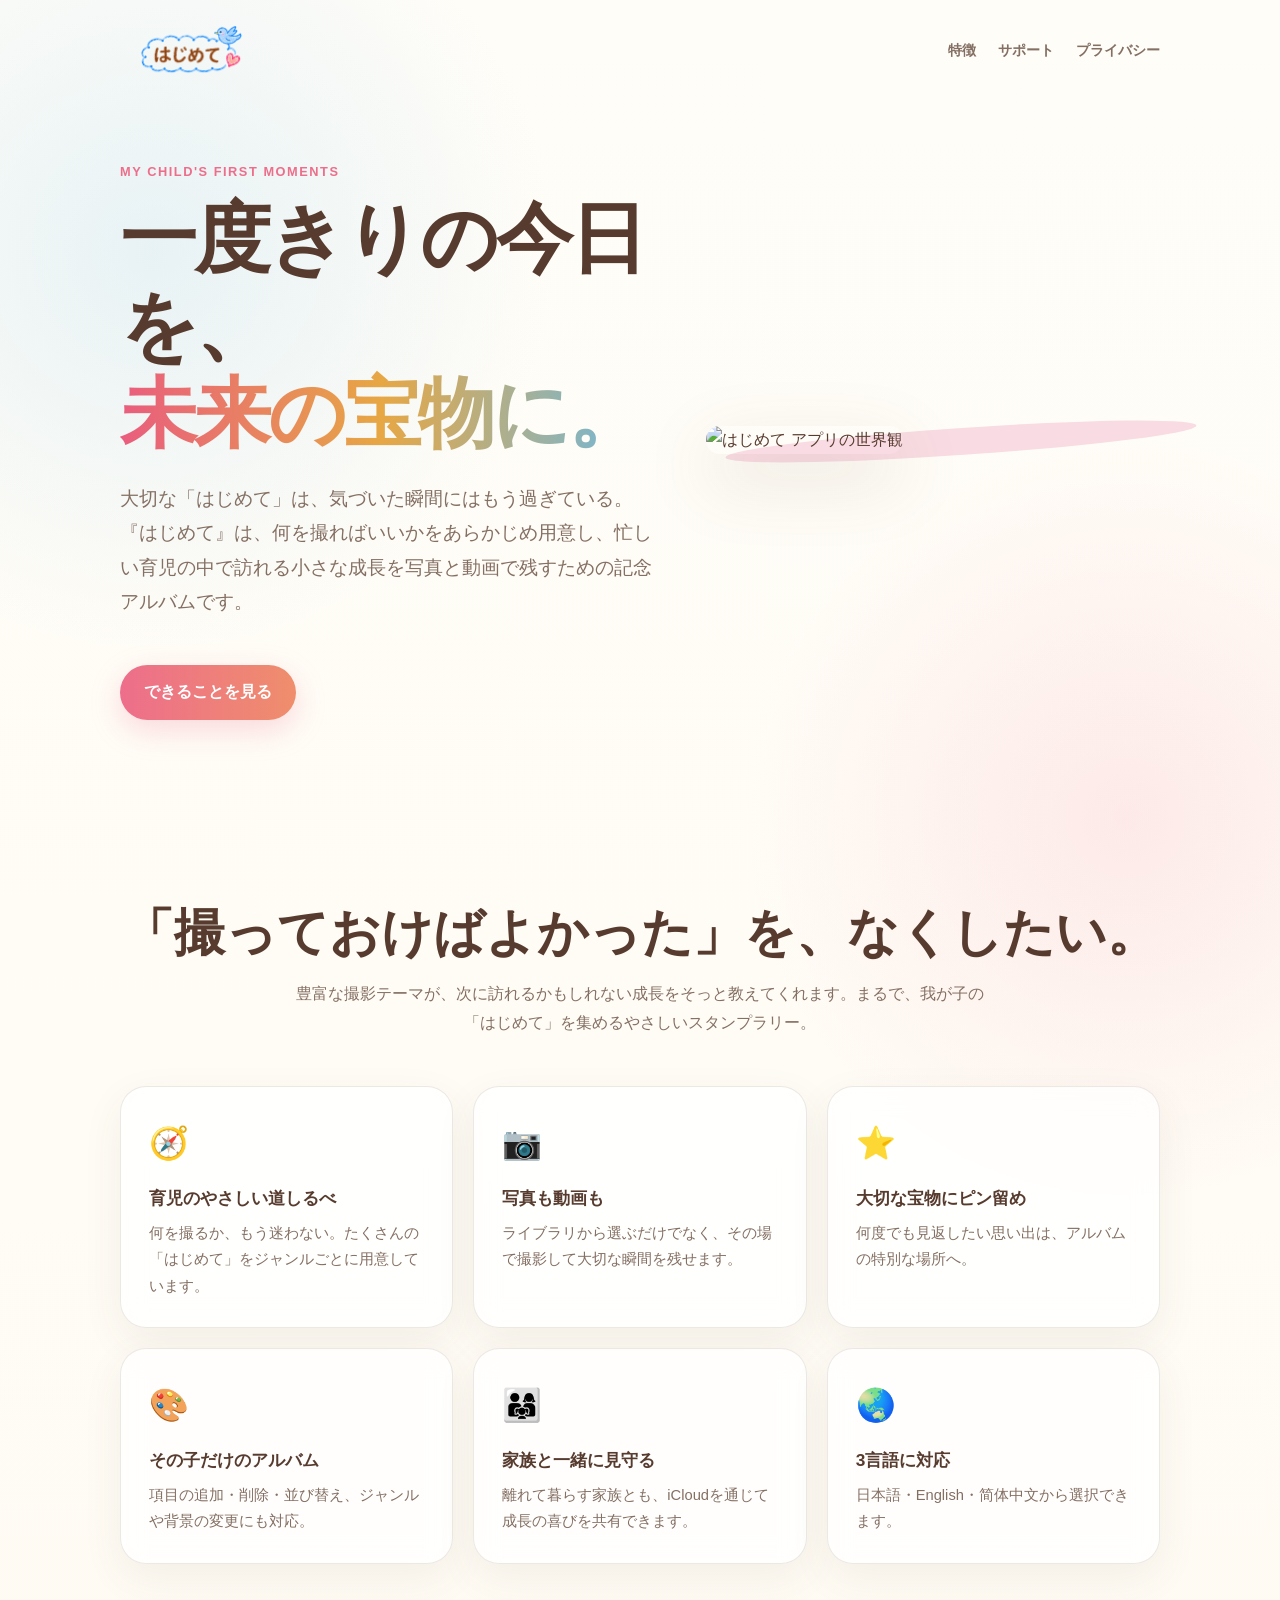
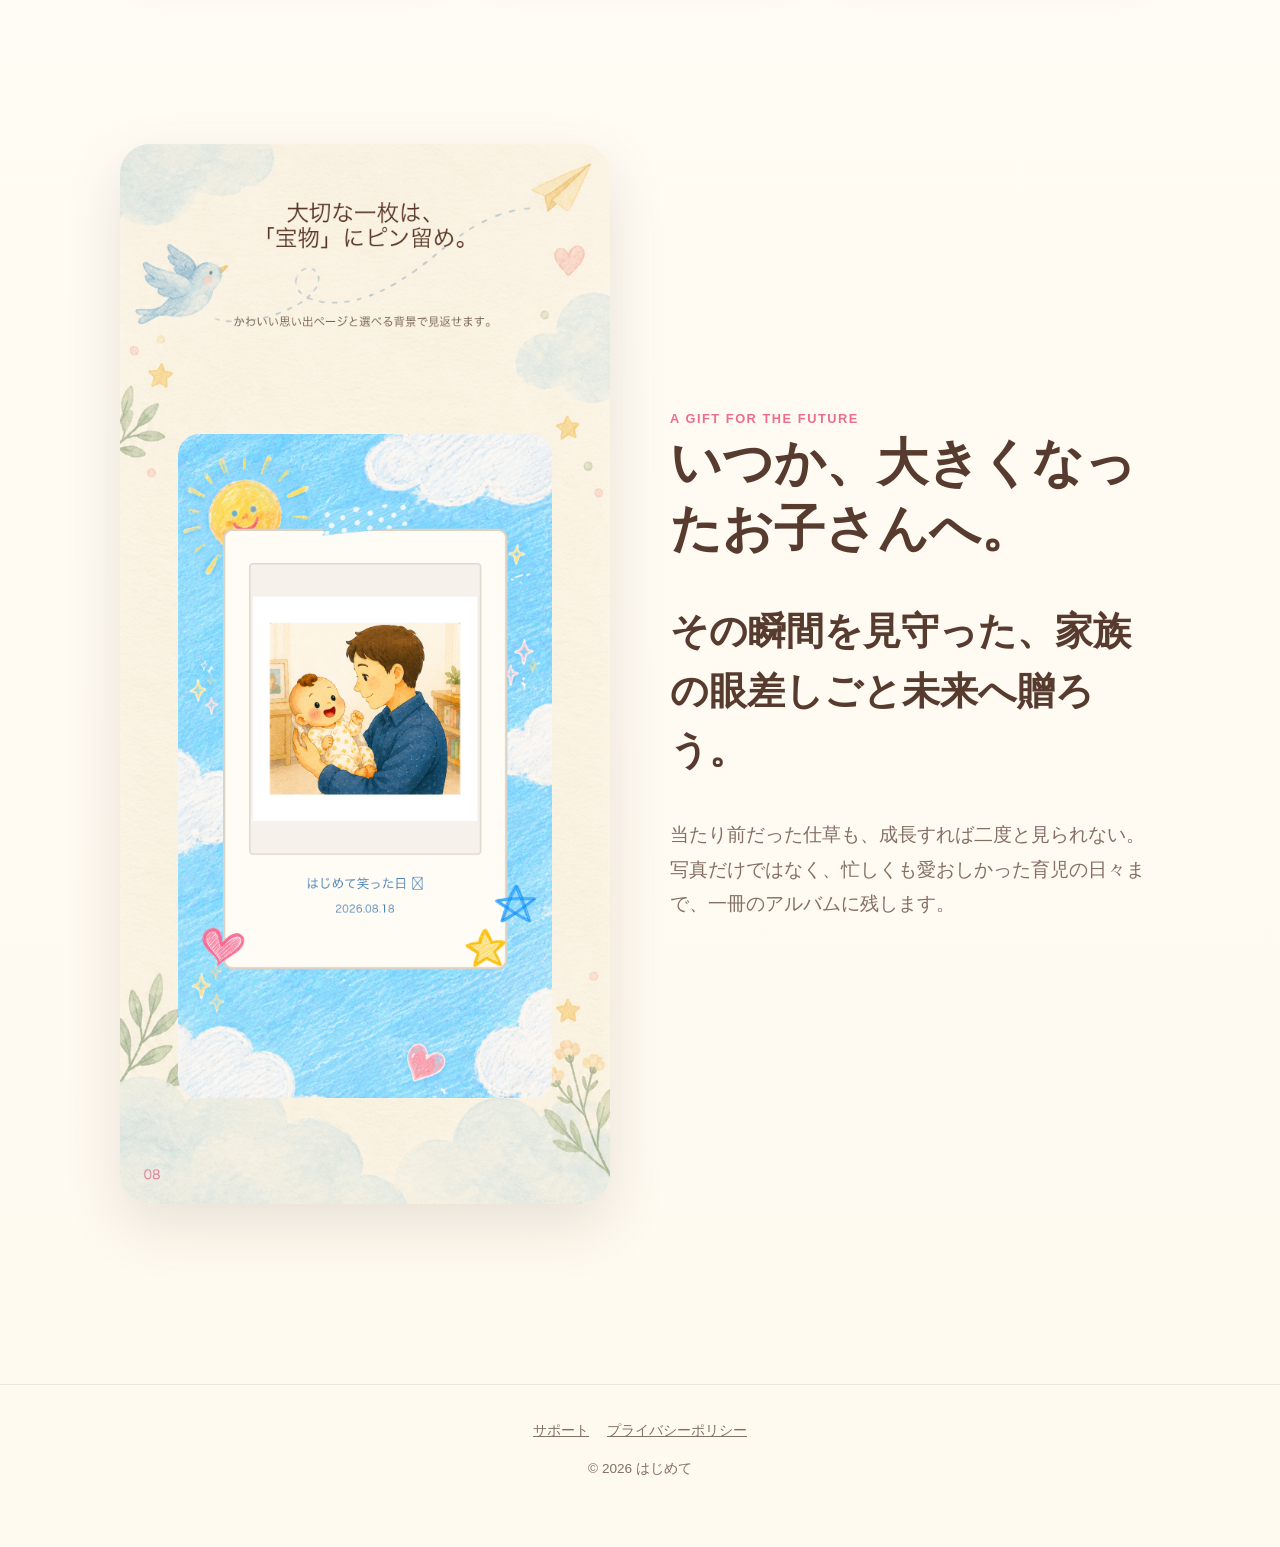
==== index.html @ b6ca356c "Create Hajimete support and marketing site" ====
<!doctype html>
<html lang="ja">
<head>
  <meta charset="utf-8">
  <meta name="viewport" content="width=device-width,initial-scale=1">
  <meta name="description" content="大切な『はじめて』を、未来の宝物に。子どもの成長を写真と動画で残す記念アルバムアプリ。">
  <title>はじめて｜我が子の「はじめて」を集める成長記録アルバム</title>
  <link rel="stylesheet" href="style.css">
</head>
<body>
  <header class="container nav">
    <a class="brand" href="index.html"><img src="assets/logo.png" alt="はじめて"></a>
    <nav class="nav-links"><a href="#features">特徴</a><a href="support.html">サポート</a><a href="privacy.html">プライバシー</a></nav>
  </header>

  <main>
    <section class="container hero">
      <div>
        <div class="eyebrow">MY CHILD'S FIRST MOMENTS</div>
        <h1>一度きりの今日を、<br><span class="gradient-text">未来の宝物に。</span></h1>
        <p class="lead">大切な「はじめて」は、気づいた瞬間にはもう過ぎている。『はじめて』は、何を撮ればいいかをあらかじめ用意し、忙しい育児の中で訪れる小さな成長を写真と動画で残すための記念アルバムです。</p>
        <a class="button" href="#features">できることを見る</a>
      </div>
      <div class="hero-art"><img src="assets/hero.png" alt="はじめて アプリの世界観"></div>
    </section>

    <section id="features" class="section">
      <div class="container">
        <h2>「撮っておけばよかった」を、なくしたい。</h2>
        <p class="section-intro">豊富な撮影テーマが、次に訪れるかもしれない成長をそっと教えてくれます。まるで、我が子の「はじめて」を集めるやさしいスタンプラリー。</p>
        <div class="cards">
          <article class="card"><div class="icon">🧭</div><h3>育児のやさしい道しるべ</h3><p>何を撮るか、もう迷わない。たくさんの「はじめて」をジャンルごとに用意しています。</p></article>
          <article class="card"><div class="icon">📷</div><h3>写真も動画も</h3><p>ライブラリから選ぶだけでなく、その場で撮影して大切な瞬間を残せます。</p></article>
          <article class="card"><div class="icon">⭐️</div><h3>大切な宝物にピン留め</h3><p>何度でも見返したい思い出は、アルバムの特別な場所へ。</p></article>
          <article class="card"><div class="icon">🎨</div><h3>その子だけのアルバム</h3><p>項目の追加・削除・並び替え、ジャンルや背景の変更にも対応。</p></article>
          <article class="card"><div class="icon">👨‍👩‍👧</div><h3>家族と一緒に見守る</h3><p>離れて暮らす家族とも、iCloudを通じて成長の喜びを共有できます。</p></article>
          <article class="card"><div class="icon">🌏</div><h3>3言語に対応</h3><p>日本語・English・简体中文から選択できます。</p></article>
        </div>
      </div>
    </section>

    <section class="section">
      <div class="container story">
        <img src="assets/memory.png" alt="かわいい思い出ページ">
        <div>
          <div class="eyebrow">A GIFT FOR THE FUTURE</div>
          <h2>いつか、大きくなったお子さんへ。</h2>
          <p class="quote">その瞬間を見守った、家族の眼差しごと未来へ贈ろう。</p>
          <p class="lead">当たり前だった仕草も、成長すれば二度と見られない。写真だけではなく、忙しくも愛おしかった育児の日々まで、一冊のアルバムに残します。</p>
        </div>
      </div>
    </section>
  </main>

  <footer><a href="support.html">サポート</a><a href="privacy.html">プライバシーポリシー</a><p>© 2026 はじめて</p></footer>
</body>
</html>
---- style.css ----
:root {
  --paper: #fffaf0;
  --ink: #573b2f;
  --muted: #846f63;
  --pink: #ed6e8b;
  --blue: #6ebbe8;
  --yellow: #f3c45d;
  --green: #91bd73;
  --line: rgba(98, 73, 59, .12);
}

* { box-sizing: border-box; }
html { scroll-behavior: smooth; }
body {
  margin: 0;
  color: var(--ink);
  font-family: -apple-system, BlinkMacSystemFont, "Hiragino Maru Gothic ProN", "Hiragino Sans", sans-serif;
  line-height: 1.8;
  background:
    radial-gradient(circle at 12% 8%, rgba(110,187,232,.16), transparent 25rem),
    radial-gradient(circle at 88% 26%, rgba(237,110,139,.13), transparent 24rem),
    linear-gradient(180deg, #fffdf8, var(--paper));
}

a { color: inherit; }
.container { width: min(1040px, calc(100% - 40px)); margin: auto; }
.nav {
  display: flex; align-items: center; justify-content: space-between;
  padding: 22px 0; gap: 20px;
}
.brand { display: flex; align-items: center; gap: 10px; font-weight: 800; text-decoration: none; }
.brand img { width: 142px; height: 58px; object-fit: contain; }
.nav-links { display: flex; gap: 22px; font-size: .9rem; font-weight: 700; }
.nav-links a { text-decoration: none; color: var(--muted); }
.hero { min-height: 690px; display: grid; grid-template-columns: 1.08fr .92fr; align-items: center; gap: 54px; padding: 58px 0 90px; }
.eyebrow { color: var(--pink); font-weight: 900; letter-spacing: .12em; font-size: .8rem; }
h1 { margin: 12px 0 24px; font-size: clamp(2.55rem, 6vw, 5.4rem); line-height: 1.14; letter-spacing: -.04em; }
.gradient-text { background: linear-gradient(90deg, #e95d7e, #e7a744, #6db8df); background-clip: text; -webkit-background-clip: text; color: transparent; }
.lead { color: var(--muted); font-size: clamp(1rem, 2vw, 1.2rem); max-width: 620px; }
.hero-art { position: relative; }
.hero-art::before { content: ""; position: absolute; inset: 9% -8% -4% 4%; border-radius: 48% 52% 48% 52%; background: #f9dce3; transform: rotate(-4deg); }
.hero-art img { position: relative; width: 100%; border-radius: 34px; box-shadow: 0 24px 70px rgba(106,78,57,.18); }
.button { display: inline-block; margin-top: 26px; padding: 13px 24px; border-radius: 999px; color: #fff; background: linear-gradient(90deg, var(--pink), #ef8e6c); text-decoration: none; font-weight: 800; box-shadow: 0 10px 30px rgba(237,110,139,.25); }
.section { padding: 90px 0; }
.section h2 { margin: 0 0 14px; font-size: clamp(2rem, 4vw, 3.2rem); line-height: 1.3; text-align: center; }
.section-intro { max-width: 700px; margin: 0 auto 48px; text-align: center; color: var(--muted); }
.cards { display: grid; grid-template-columns: repeat(3, 1fr); gap: 20px; }
.card { background: rgba(255,255,255,.76); border: 1px solid var(--line); border-radius: 26px; padding: 28px; box-shadow: 0 14px 42px rgba(92,67,52,.07); backdrop-filter: blur(12px); }
.card .icon { font-size: 2rem; }
.card h3 { margin: 10px 0 6px; font-size: 1.08rem; }
.card p { margin: 0; color: var(--muted); font-size: .92rem; }
.story { display: grid; grid-template-columns: 1fr 1fr; gap: 60px; align-items: center; }
.story img { width: 100%; border-radius: 30px; box-shadow: 0 22px 58px rgba(95,70,55,.14); }
.story h2 { text-align: left; }
.quote { font-size: clamp(1.5rem, 3vw, 2.5rem); line-height: 1.55; font-weight: 800; }
.support-hero { text-align: center; padding: 70px 0 45px; }
.support-hero h1 { font-size: clamp(2.4rem, 6vw, 4.4rem); }
.faq { max-width: 820px; margin: 0 auto; display: grid; gap: 14px; }
details { background: rgba(255,255,255,.8); border: 1px solid var(--line); border-radius: 20px; padding: 18px 22px; }
summary { cursor: pointer; font-weight: 800; }
details p { margin: 12px 0 0; color: var(--muted); }
.contact { margin: 58px auto 0; max-width: 820px; text-align: center; background: #fff; border-radius: 28px; padding: 34px; border: 1px solid var(--line); }
.legal { max-width: 820px; margin: 0 auto; background: rgba(255,255,255,.78); padding: 34px; border-radius: 28px; border: 1px solid var(--line); }
.legal h2 { text-align: left; font-size: 1.35rem; margin-top: 34px; }
footer { margin-top: 90px; border-top: 1px solid var(--line); padding: 34px 0 52px; text-align: center; color: var(--muted); font-size: .85rem; }
footer a { margin: 0 9px; }

@media (max-width: 760px) {
  .nav-links { gap: 12px; font-size: .78rem; }
  .brand img { width: 112px; }
  .hero { grid-template-columns: 1fr; min-height: 0; padding-top: 34px; }
  .hero-art { width: min(460px, 92%); margin: auto; }
  .cards { grid-template-columns: 1fr; }
  .story { grid-template-columns: 1fr; }
  .story h2 { text-align: center; }
  .section { padding: 64px 0; }
}
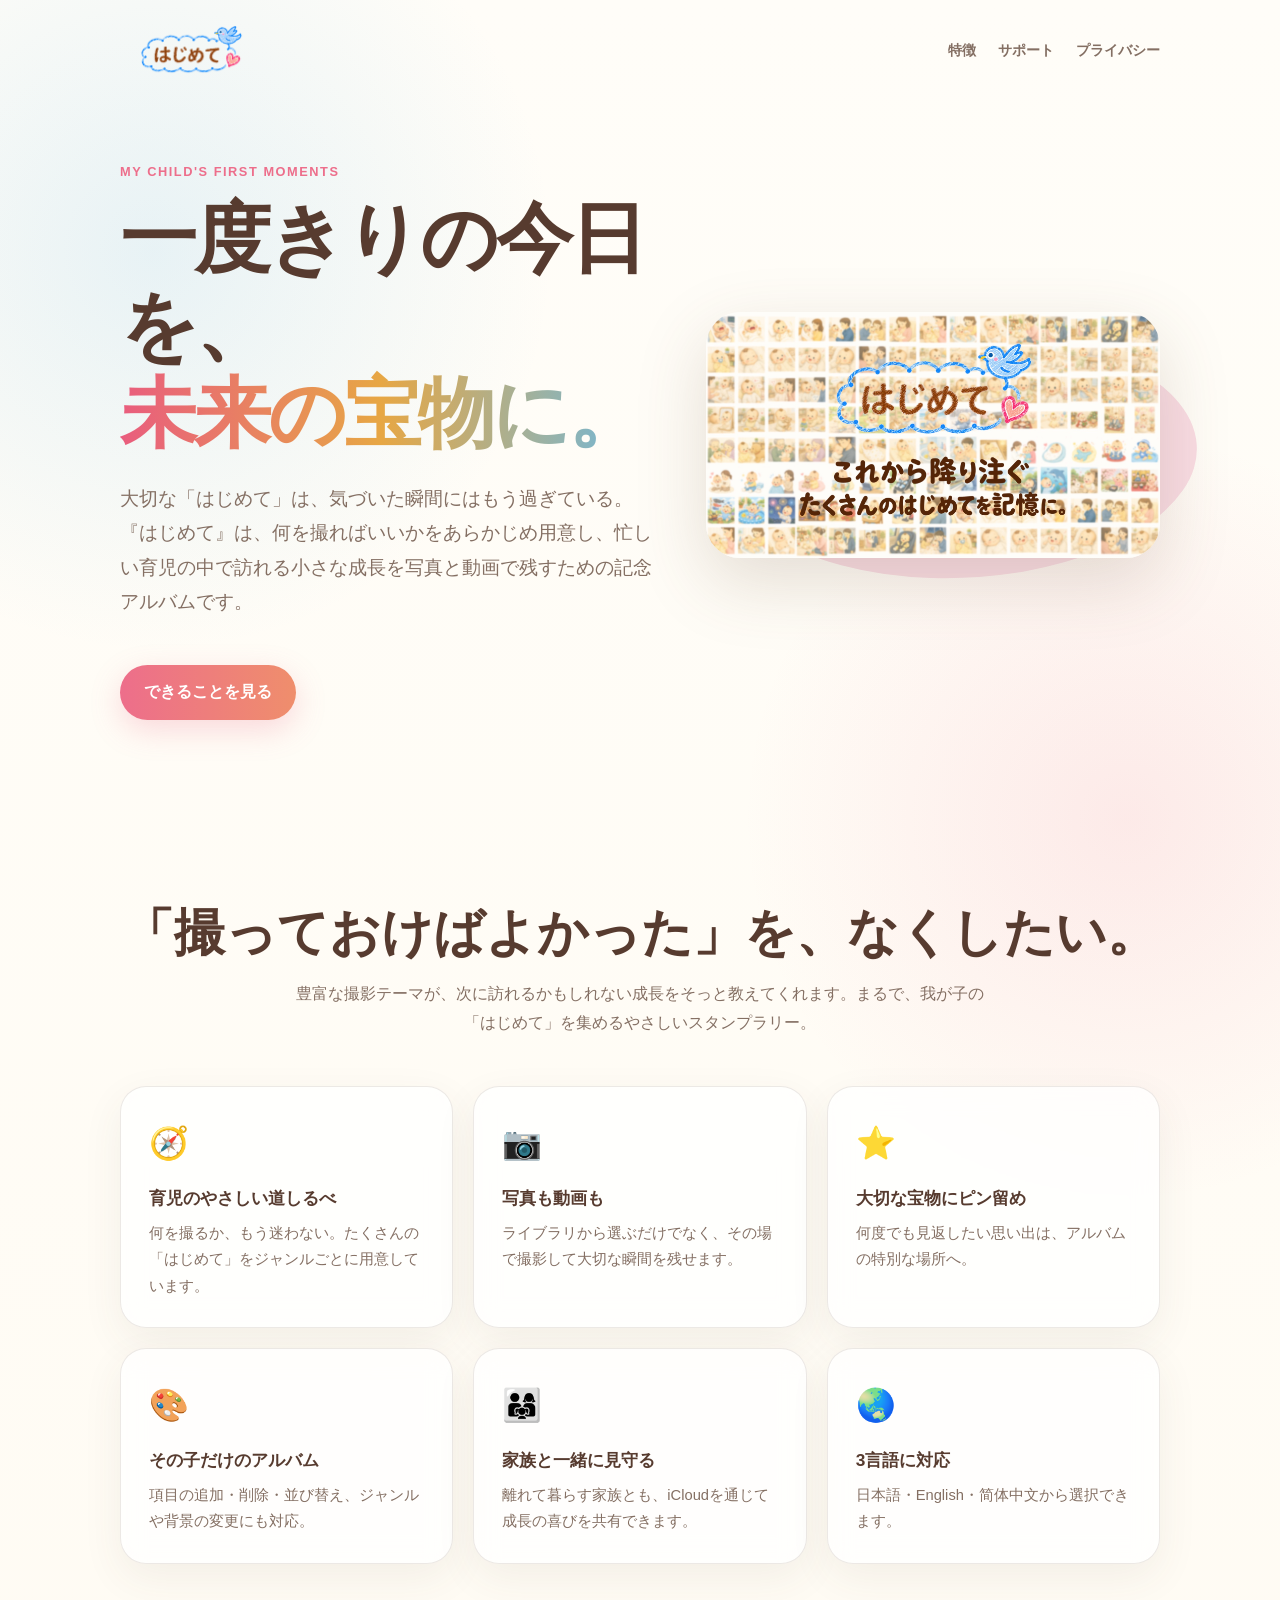
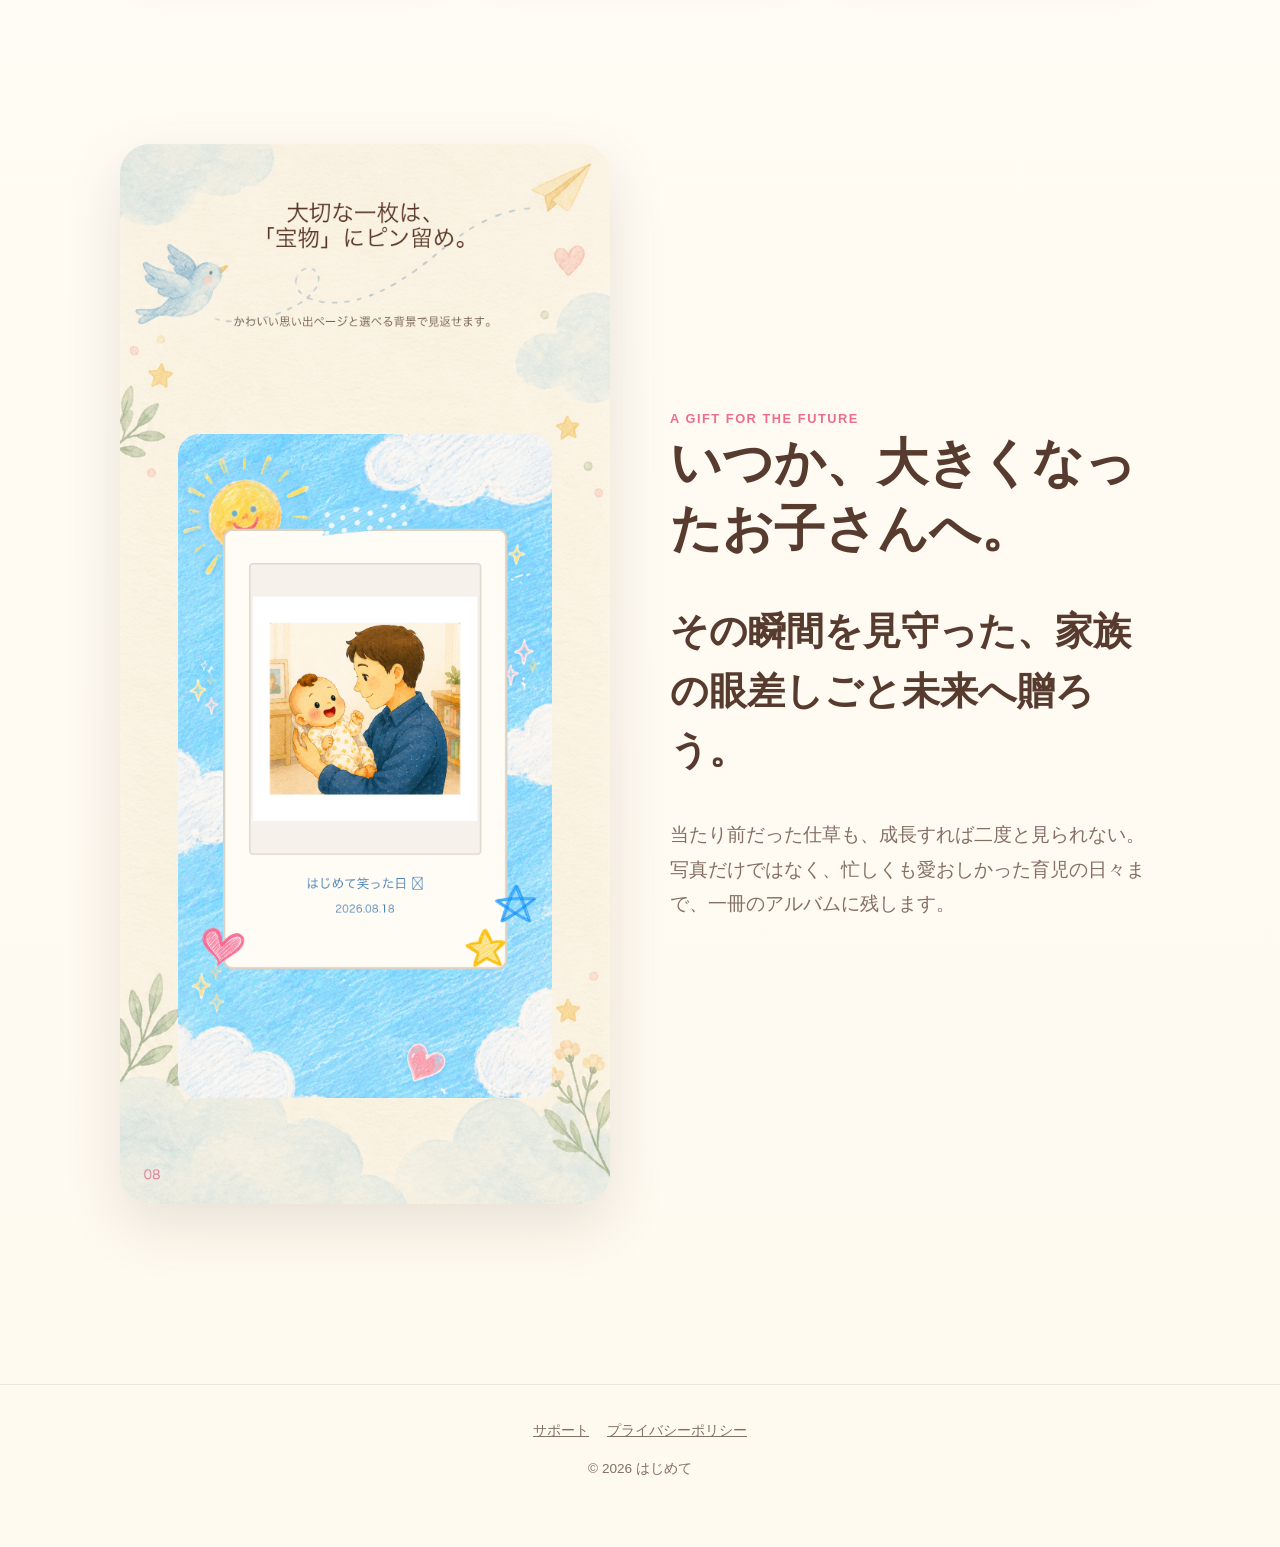
==== commit 980dea73: "Optimize marketing hero image" ====
--- a/index.html
+++ b/index.html
@@ -21,7 +21,7 @@
         <p class="lead">大切な「はじめて」は、気づいた瞬間にはもう過ぎている。『はじめて』は、何を撮ればいいかをあらかじめ用意し、忙しい育児の中で訪れる小さな成長を写真と動画で残すための記念アルバムです。</p>
         <a class="button" href="#features">できることを見る</a>
       </div>
-      <div class="hero-art"><img src="assets/hero.png" alt="はじめて アプリの世界観"></div>
+      <div class="hero-art"><img src="assets/hero.jpg" alt="はじめて アプリの世界観"></div>
     </section>
 
     <section id="features" class="section">
